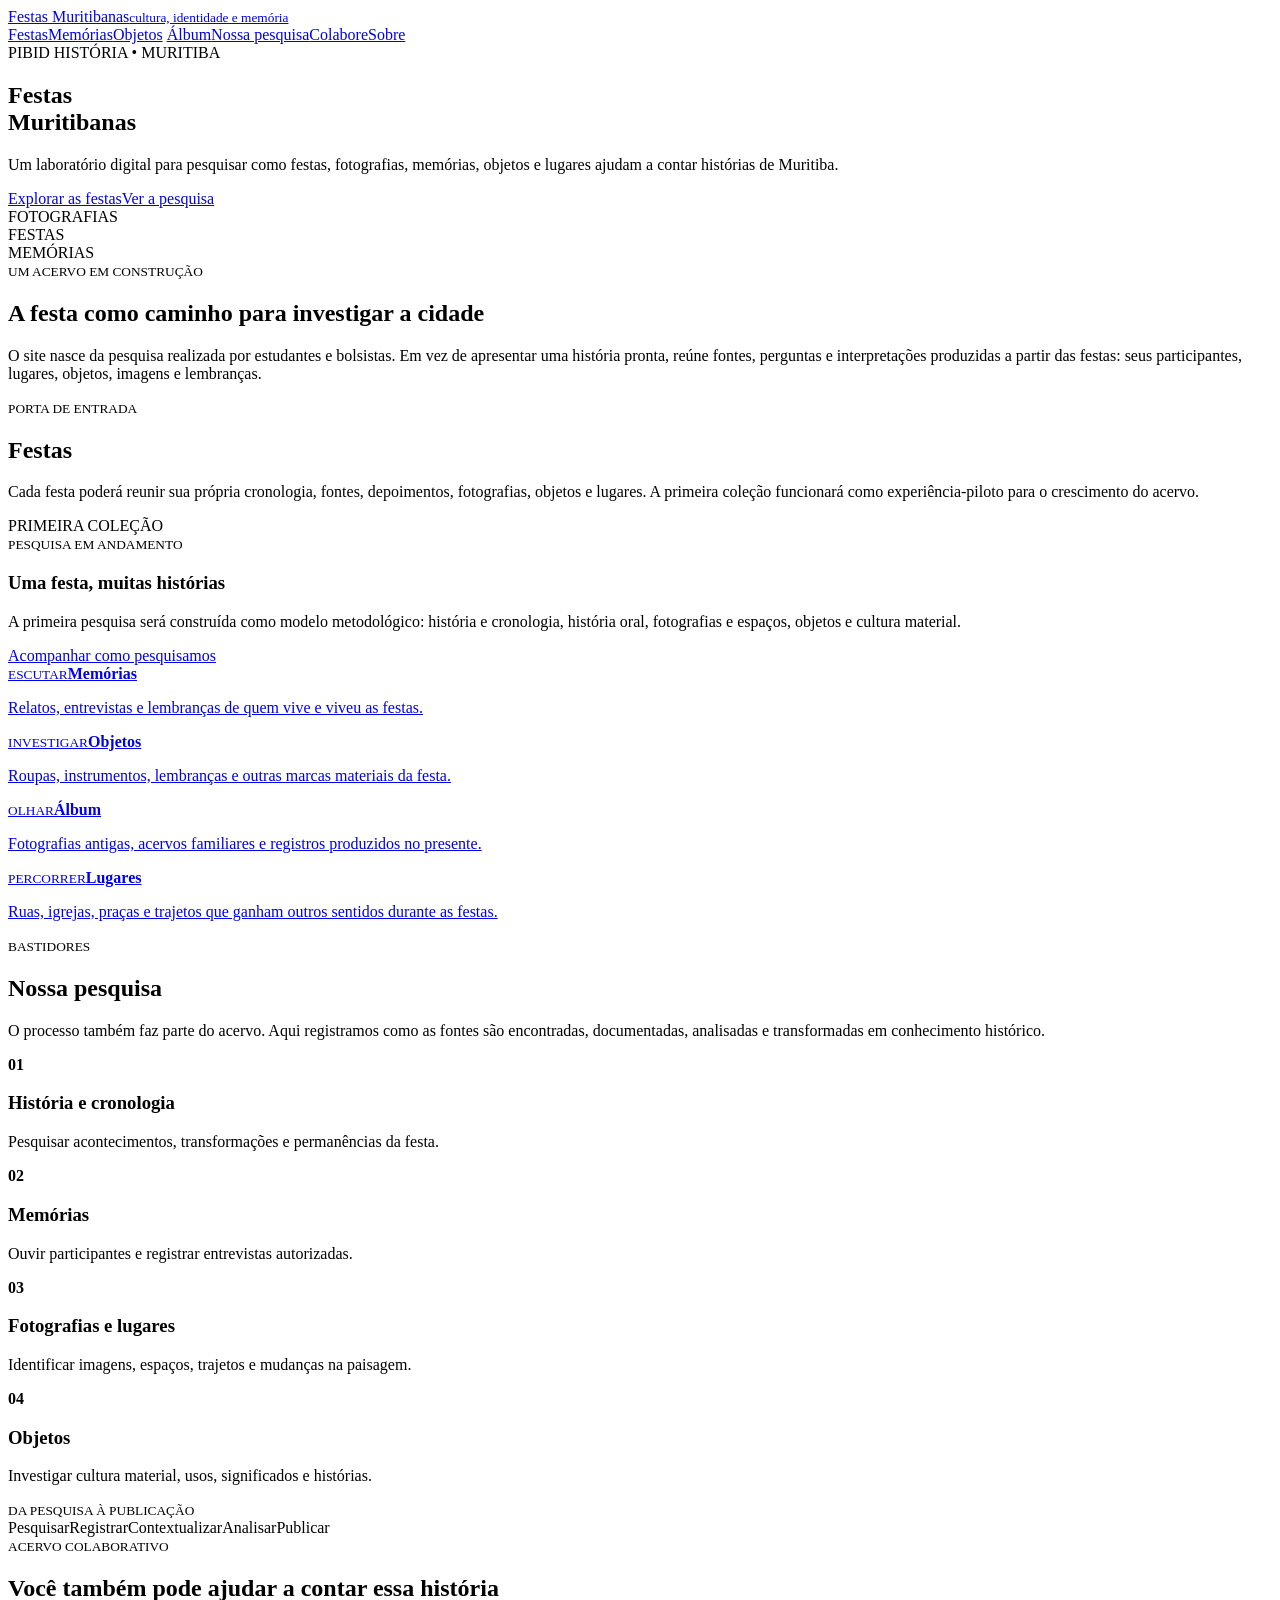
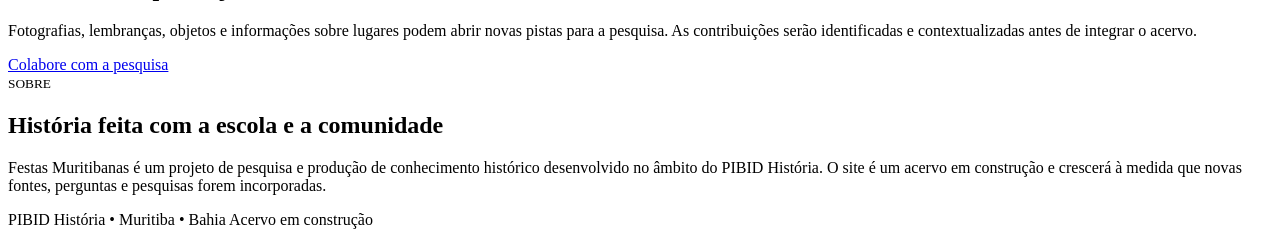
==== index.html @ 92da244f "Cria primeira versão do site Festas Muritibanas" ====
<!doctype html>
<html lang="pt-BR">
<head>
<meta charset="utf-8">
<meta name="viewport" content="width=device-width,initial-scale=1">
<title>Festas Muritibanas — cultura, identidade e memória</title>
<meta name="description" content="Laboratório digital de pesquisa sobre festas, memórias, objetos e lugares de Muritiba, Bahia.">
<link rel="stylesheet" href="style.css">
</head>
<body>
<header class="topo">
  <a class="marca" href="index.html">Festas Muritibanas<small>cultura, identidade e memória</small></a>
  <nav>
    <a href="#festas">Festas</a><a href="#memorias">Memórias</a><a href="#objetos">Objetos</a>
    <a href="#album">Álbum</a><a href="#pesquisa">Nossa pesquisa</a><a href="#colabore">Colabore</a><a href="#sobre">Sobre</a>
  </nav>
</header>
<main>
<section class="hero">
  <div class="hero-texto"><span>PIBID HISTÓRIA • MURITIBA</span><h1>Festas<br>Muritibanas</h1><p>Um laboratório digital para pesquisar como festas, fotografias, memórias, objetos e lugares ajudam a contar histórias de Muritiba.</p><div class="acoes"><a class="botao" href="#festas">Explorar as festas</a><a class="botao claro" href="#pesquisa">Ver a pesquisa</a></div></div>
  <div class="hero-colagem" aria-label="Espaço para imagens da pesquisa"><div class="foto foto-a"><span>FOTOGRAFIAS</span></div><div class="foto foto-b"><span>FESTAS</span></div><div class="foto foto-c"><span>MEMÓRIAS</span></div></div>
</section>

<section class="secao manifesto"><small>UM ACERVO EM CONSTRUÇÃO</small><h2>A festa como caminho para investigar a cidade</h2><p>O site nasce da pesquisa realizada por estudantes e bolsistas. Em vez de apresentar uma história pronta, reúne fontes, perguntas e interpretações produzidas a partir das festas: seus participantes, lugares, objetos, imagens e lembranças.</p></section>

<section class="secao" id="festas"><div class="titulo"><div><small>PORTA DE ENTRADA</small><h2>Festas</h2></div><p>Cada festa poderá reunir sua própria cronologia, fontes, depoimentos, fotografias, objetos e lugares. A primeira coleção funcionará como experiência-piloto para o crescimento do acervo.</p></div><div class="festa-destaque"><div class="festa-imagem"><span>PRIMEIRA COLEÇÃO</span></div><div><small>PESQUISA EM ANDAMENTO</small><h3>Uma festa, muitas histórias</h3><p>A primeira pesquisa será construída como modelo metodológico: história e cronologia, história oral, fotografias e espaços, objetos e cultura material.</p><a href="#pesquisa">Acompanhar como pesquisamos</a></div></div></section>

<section class="secao portas">
<a id="memorias" href="#colabore"><small>ESCUTAR</small><strong>Memórias</strong><p>Relatos, entrevistas e lembranças de quem vive e viveu as festas.</p></a>
<a id="objetos" href="#colabore"><small>INVESTIGAR</small><strong>Objetos</strong><p>Roupas, instrumentos, lembranças e outras marcas materiais da festa.</p></a>
<a id="album" href="#colabore"><small>OLHAR</small><strong>Álbum</strong><p>Fotografias antigas, acervos familiares e registros produzidos no presente.</p></a>
<a href="#pesquisa"><small>PERCORRER</small><strong>Lugares</strong><p>Ruas, igrejas, praças e trajetos que ganham outros sentidos durante as festas.</p></a>
</section>

<section class="secao pesquisa" id="pesquisa"><div class="titulo"><div><small>BASTIDORES</small><h2>Nossa pesquisa</h2></div><p>O processo também faz parte do acervo. Aqui registramos como as fontes são encontradas, documentadas, analisadas e transformadas em conhecimento histórico.</p></div><div class="etapas"><article><b>01</b><h3>História e cronologia</h3><p>Pesquisar acontecimentos, transformações e permanências da festa.</p></article><article><b>02</b><h3>Memórias</h3><p>Ouvir participantes e registrar entrevistas autorizadas.</p></article><article><b>03</b><h3>Fotografias e lugares</h3><p>Identificar imagens, espaços, trajetos e mudanças na paisagem.</p></article><article><b>04</b><h3>Objetos</h3><p>Investigar cultura material, usos, significados e histórias.</p></article></div></section>

<section class="secao linha"><small>DA PESQUISA À PUBLICAÇÃO</small><div><span>Pesquisar</span><i></i><span>Registrar</span><i></i><span>Contextualizar</span><i></i><span>Analisar</span><i></i><span>Publicar</span></div></section>

<section class="secao colabore" id="colabore"><div><small>ACERVO COLABORATIVO</small><h2>Você também pode ajudar a contar essa história</h2><p>Fotografias, lembranças, objetos e informações sobre lugares podem abrir novas pistas para a pesquisa. As contribuições serão identificadas e contextualizadas antes de integrar o acervo.</p></div><a class="botao claro" href="#">Colabore com a pesquisa</a></section>

<section class="secao sobre" id="sobre"><div><small>SOBRE</small><h2>História feita com a escola e a comunidade</h2></div><p>Festas Muritibanas é um projeto de pesquisa e produção de conhecimento histórico desenvolvido no âmbito do PIBID História. O site é um acervo em construção e crescerá à medida que novas fontes, perguntas e pesquisas forem incorporadas.</p></section>
</main>
<footer>PIBID História • Muritiba • Bahia <span>Acervo em construção</span></footer>
</body>
</html>
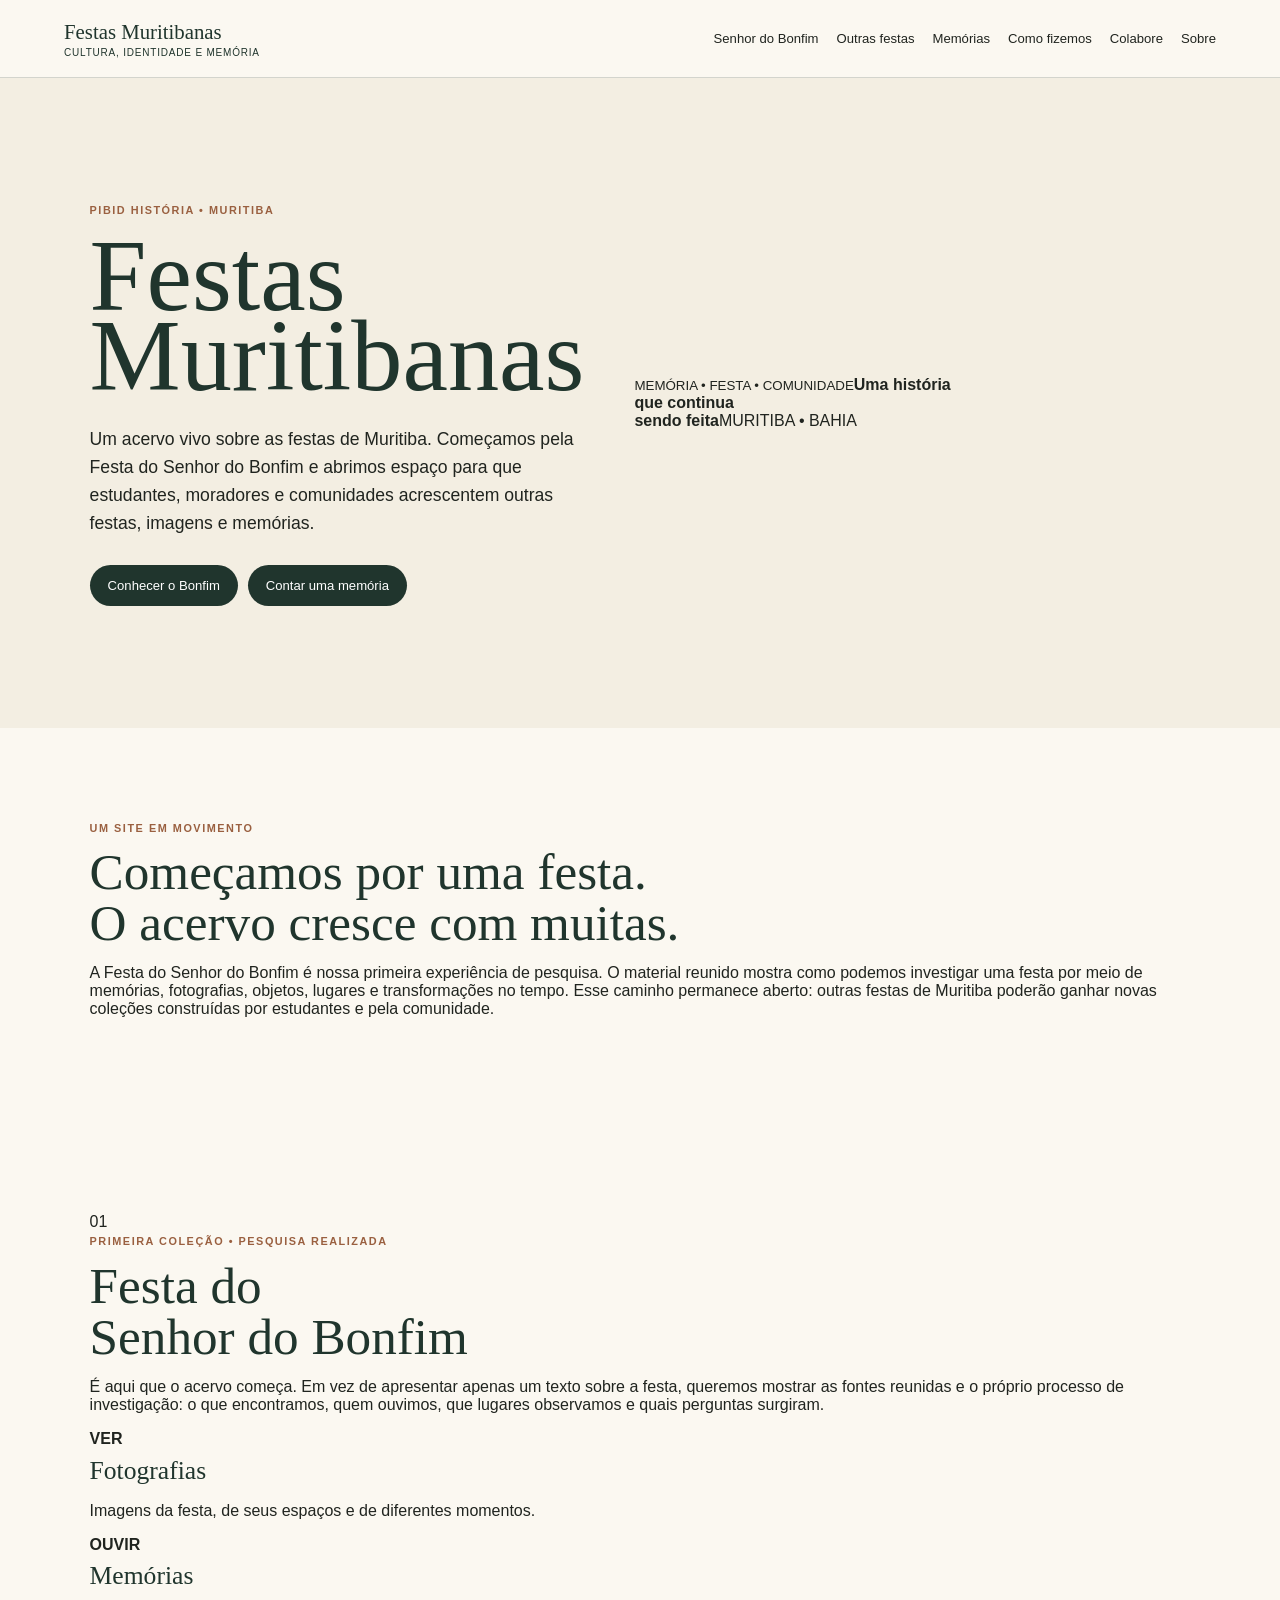
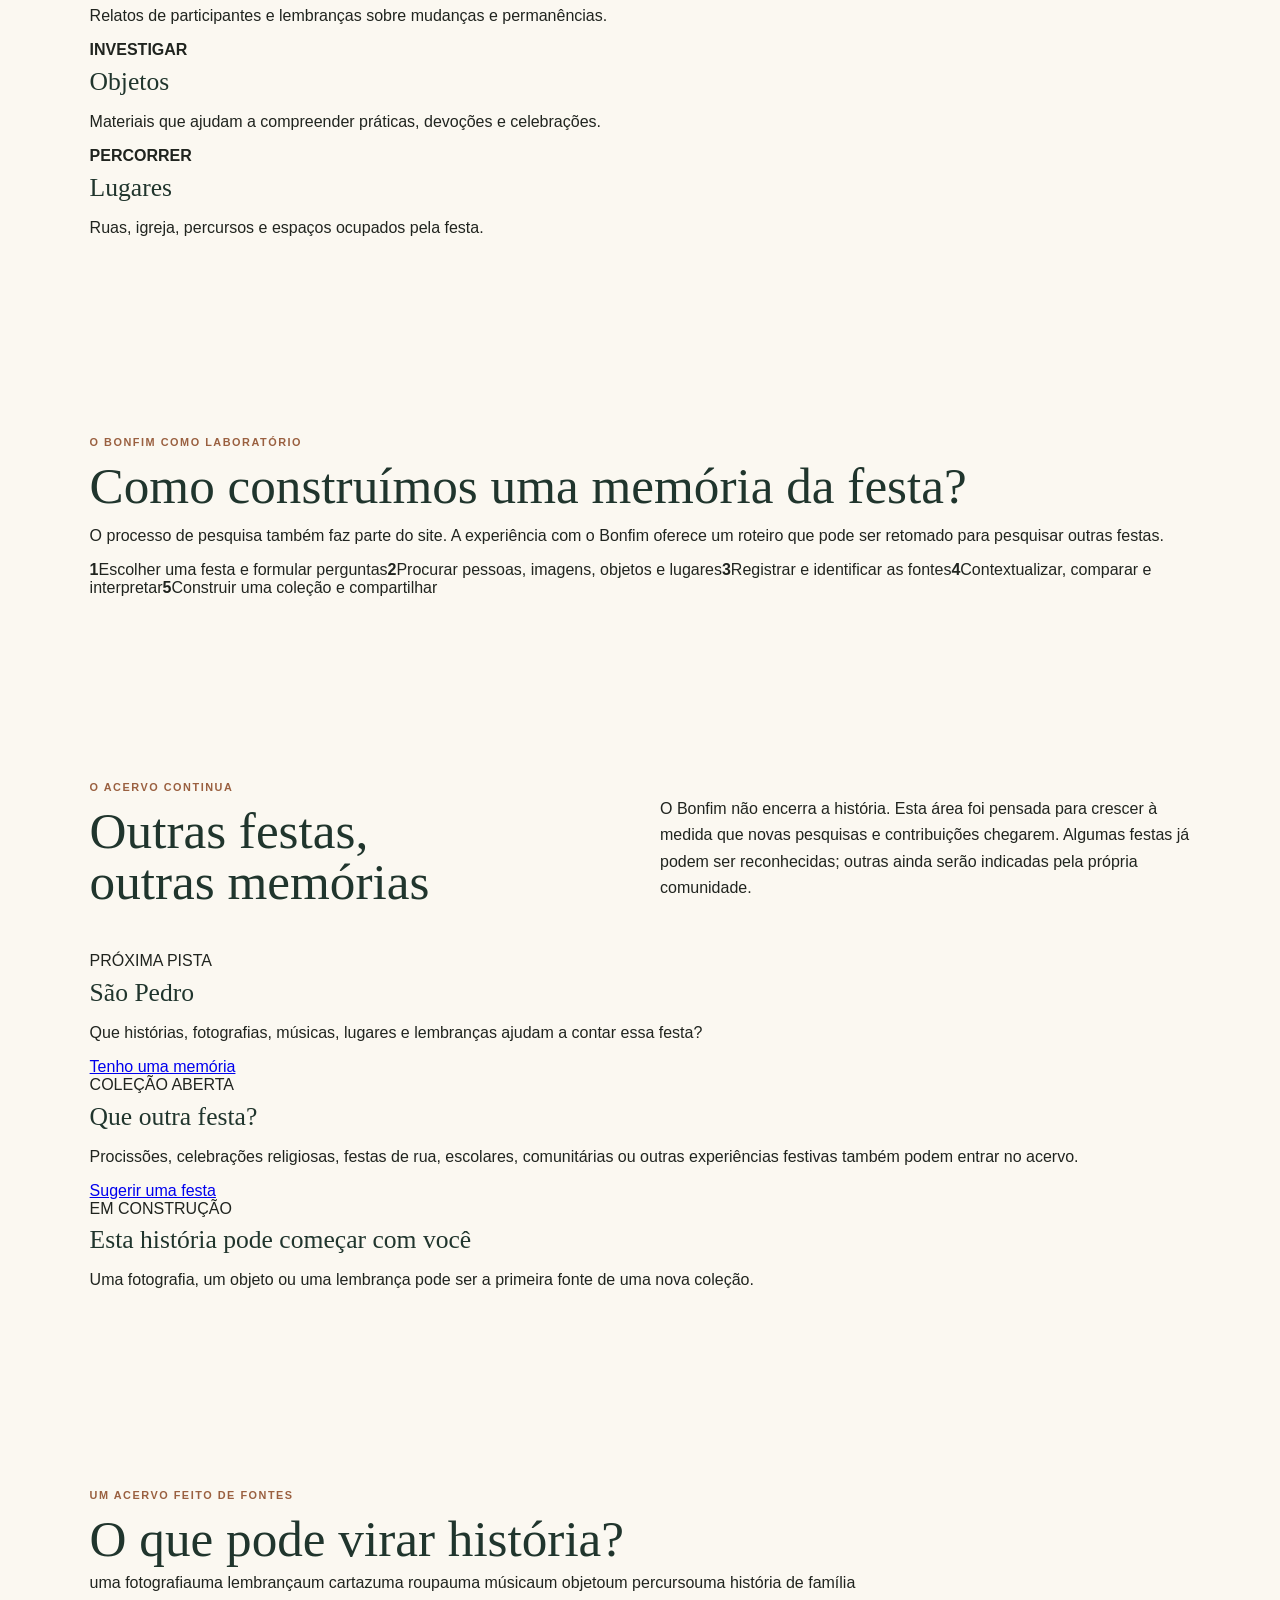
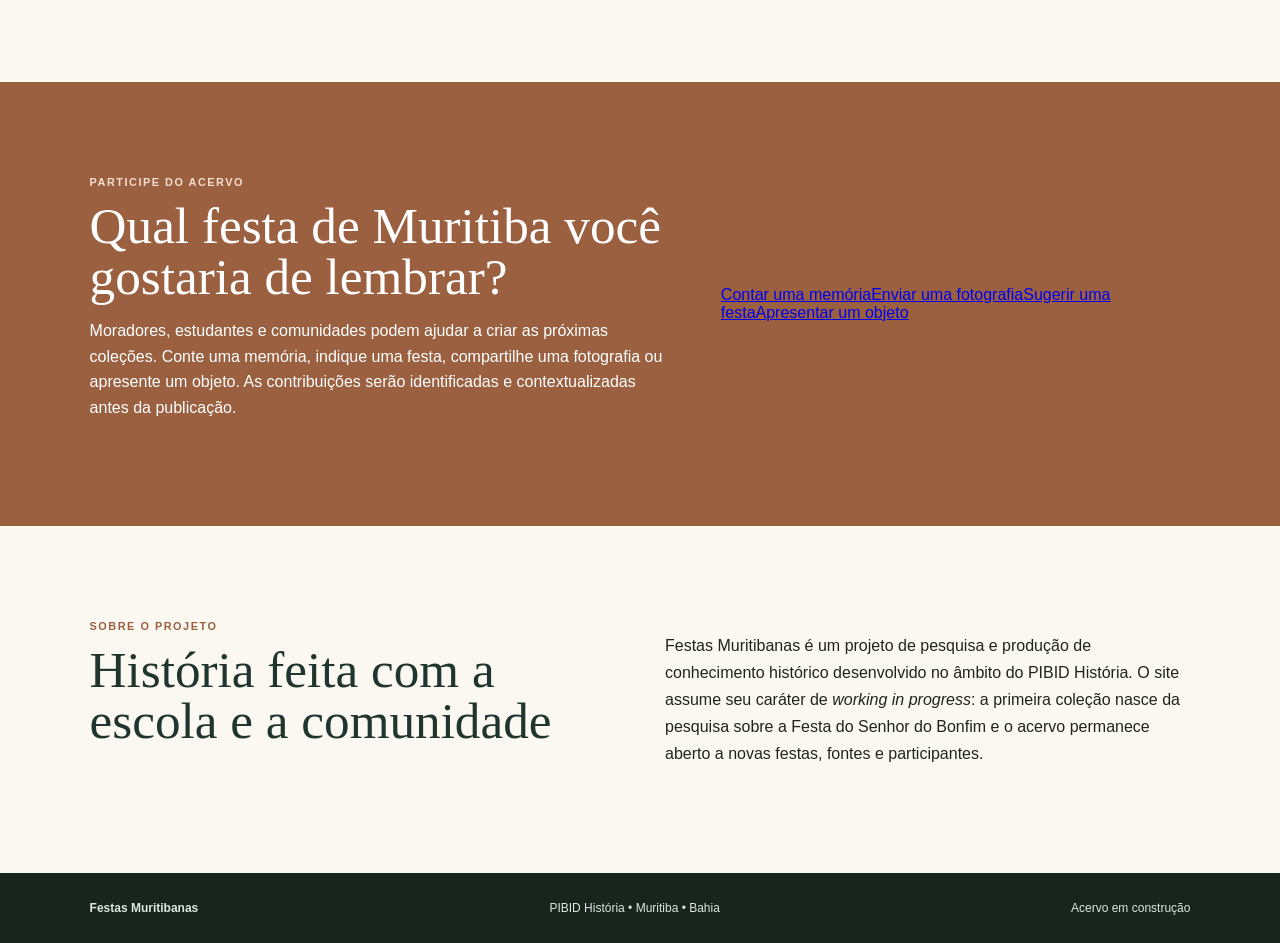
==== commit 0939a4ed: "Reorganiza Home em torno do Bonfim e do acervo colaborativo" ====
--- a/index.html
+++ b/index.html
@@ -1,45 +1,17 @@
-<!doctype html>
-<html lang="pt-BR">
-<head>
-<meta charset="utf-8">
-<meta name="viewport" content="width=device-width,initial-scale=1">
-<title>Festas Muritibanas — cultura, identidade e memória</title>
-<meta name="description" content="Laboratório digital de pesquisa sobre festas, memórias, objetos e lugares de Muritiba, Bahia.">
-<link rel="stylesheet" href="style.css">
-</head>
-<body>
-<header class="topo">
-  <a class="marca" href="index.html">Festas Muritibanas<small>cultura, identidade e memória</small></a>
-  <nav>
-    <a href="#festas">Festas</a><a href="#memorias">Memórias</a><a href="#objetos">Objetos</a>
-    <a href="#album">Álbum</a><a href="#pesquisa">Nossa pesquisa</a><a href="#colabore">Colabore</a><a href="#sobre">Sobre</a>
-  </nav>
-</header>
+<!doctype html><html lang="pt-BR"><head><meta charset="utf-8"><meta name="viewport" content="width=device-width,initial-scale=1"><title>Festas Muritibanas — cultura, identidade e memória</title><meta name="description" content="Acervo em construção sobre festas, memórias e experiências de Muritiba, Bahia."><link rel="stylesheet" href="style.css"></head><body>
+<header class="topo"><a class="marca" href="index.html">Festas Muritibanas<small>cultura, identidade e memória</small></a><nav><a href="#bonfim">Senhor do Bonfim</a><a href="#outras">Outras festas</a><a href="#memorias">Memórias</a><a href="#pesquisa">Como fizemos</a><a href="#colabore">Colabore</a><a href="#sobre">Sobre</a></nav></header>
 <main>
-<section class="hero">
-  <div class="hero-texto"><span>PIBID HISTÓRIA • MURITIBA</span><h1>Festas<br>Muritibanas</h1><p>Um laboratório digital para pesquisar como festas, fotografias, memórias, objetos e lugares ajudam a contar histórias de Muritiba.</p><div class="acoes"><a class="botao" href="#festas">Explorar as festas</a><a class="botao claro" href="#pesquisa">Ver a pesquisa</a></div></div>
-  <div class="hero-colagem" aria-label="Espaço para imagens da pesquisa"><div class="foto foto-a"><span>FOTOGRAFIAS</span></div><div class="foto foto-b"><span>FESTAS</span></div><div class="foto foto-c"><span>MEMÓRIAS</span></div></div>
-</section>
+<section class="hero"><div class="hero-texto"><span>PIBID HISTÓRIA • MURITIBA</span><h1>Festas<br>Muritibanas</h1><p>Um acervo vivo sobre as festas de Muritiba. Começamos pela Festa do Senhor do Bonfim e abrimos espaço para que estudantes, moradores e comunidades acrescentem outras festas, imagens e memórias.</p><div class="acoes"><a class="botao amarelo" href="#bonfim">Conhecer o Bonfim</a><a class="botao rosa" href="#colabore">Contar uma memória</a></div></div><div class="hero-cartaz"><div class="sol"></div><div class="fitas fita1"></div><div class="fitas fita2"></div><small>MEMÓRIA • FESTA • COMUNIDADE</small><strong>Uma história<br>que continua<br>sendo feita</strong><span>MURITIBA • BAHIA</span></div></section>
+<section class="secao abertura"><small>UM SITE EM MOVIMENTO</small><h2>Começamos por uma festa.<br>O acervo cresce com muitas.</h2><p>A Festa do Senhor do Bonfim é nossa primeira experiência de pesquisa. O material reunido mostra como podemos investigar uma festa por meio de memórias, fotografias, objetos, lugares e transformações no tempo. Esse caminho permanece aberto: outras festas de Muritiba poderão ganhar novas coleções construídas por estudantes e pela comunidade.</p></section>
 
-<section class="secao manifesto"><small>UM ACERVO EM CONSTRUÇÃO</small><h2>A festa como caminho para investigar a cidade</h2><p>O site nasce da pesquisa realizada por estudantes e bolsistas. Em vez de apresentar uma história pronta, reúne fontes, perguntas e interpretações produzidas a partir das festas: seus participantes, lugares, objetos, imagens e lembranças.</p></section>
+<section class="secao bonfim" id="bonfim"><div class="numero">01</div><div class="bonfim-intro"><small>PRIMEIRA COLEÇÃO • PESQUISA REALIZADA</small><h2>Festa do<br>Senhor do Bonfim</h2><p>É aqui que o acervo começa. Em vez de apresentar apenas um texto sobre a festa, queremos mostrar as fontes reunidas e o próprio processo de investigação: o que encontramos, quem ouvimos, que lugares observamos e quais perguntas surgiram.</p></div><div class="bonfim-painel"><article><b>VER</b><h3>Fotografias</h3><p>Imagens da festa, de seus espaços e de diferentes momentos.</p></article><article><b>OUVIR</b><h3>Memórias</h3><p>Relatos de participantes e lembranças sobre mudanças e permanências.</p></article><article><b>INVESTIGAR</b><h3>Objetos</h3><p>Materiais que ajudam a compreender práticas, devoções e celebrações.</p></article><article><b>PERCORRER</b><h3>Lugares</h3><p>Ruas, igreja, percursos e espaços ocupados pela festa.</p></article></div></section>
 
-<section class="secao" id="festas"><div class="titulo"><div><small>PORTA DE ENTRADA</small><h2>Festas</h2></div><p>Cada festa poderá reunir sua própria cronologia, fontes, depoimentos, fotografias, objetos e lugares. A primeira coleção funcionará como experiência-piloto para o crescimento do acervo.</p></div><div class="festa-destaque"><div class="festa-imagem"><span>PRIMEIRA COLEÇÃO</span></div><div><small>PESQUISA EM ANDAMENTO</small><h3>Uma festa, muitas histórias</h3><p>A primeira pesquisa será construída como modelo metodológico: história e cronologia, história oral, fotografias e espaços, objetos e cultura material.</p><a href="#pesquisa">Acompanhar como pesquisamos</a></div></div></section>
+<section class="secao laboratorio" id="pesquisa"><div><small>O BONFIM COMO LABORATÓRIO</small><h2>Como construímos uma memória da festa?</h2><p>O processo de pesquisa também faz parte do site. A experiência com o Bonfim oferece um roteiro que pode ser retomado para pesquisar outras festas.</p></div><div class="passos"><span><b>1</b>Escolher uma festa e formular perguntas</span><span><b>2</b>Procurar pessoas, imagens, objetos e lugares</span><span><b>3</b>Registrar e identificar as fontes</span><span><b>4</b>Contextualizar, comparar e interpretar</span><span><b>5</b>Construir uma coleção e compartilhar</span></div></section>
 
-<section class="secao portas">
-<a id="memorias" href="#colabore"><small>ESCUTAR</small><strong>Memórias</strong><p>Relatos, entrevistas e lembranças de quem vive e viveu as festas.</p></a>
-<a id="objetos" href="#colabore"><small>INVESTIGAR</small><strong>Objetos</strong><p>Roupas, instrumentos, lembranças e outras marcas materiais da festa.</p></a>
-<a id="album" href="#colabore"><small>OLHAR</small><strong>Álbum</strong><p>Fotografias antigas, acervos familiares e registros produzidos no presente.</p></a>
-<a href="#pesquisa"><small>PERCORRER</small><strong>Lugares</strong><p>Ruas, igrejas, praças e trajetos que ganham outros sentidos durante as festas.</p></a>
-</section>
+<section class="secao outras" id="outras"><div class="titulo"><div><small>O ACERVO CONTINUA</small><h2>Outras festas,<br>outras memórias</h2></div><p>O Bonfim não encerra a história. Esta área foi pensada para crescer à medida que novas pesquisas e contribuições chegarem. Algumas festas já podem ser reconhecidas; outras ainda serão indicadas pela própria comunidade.</p></div><div class="mosaico-festas"><article class="sao-pedro"><span>PRÓXIMA PISTA</span><h3>São Pedro</h3><p>Que histórias, fotografias, músicas, lugares e lembranças ajudam a contar essa festa?</p><a href="#colabore">Tenho uma memória</a></article><article class="nova"><span>COLEÇÃO ABERTA</span><h3>Que outra festa?</h3><p>Procissões, celebrações religiosas, festas de rua, escolares, comunitárias ou outras experiências festivas também podem entrar no acervo.</p><a href="#colabore">Sugerir uma festa</a></article><article class="futura"><span>EM CONSTRUÇÃO</span><h3>Esta história pode começar com você</h3><p>Uma fotografia, um objeto ou uma lembrança pode ser a primeira fonte de uma nova coleção.</p></article></div></section>
 
-<section class="secao pesquisa" id="pesquisa"><div class="titulo"><div><small>BASTIDORES</small><h2>Nossa pesquisa</h2></div><p>O processo também faz parte do acervo. Aqui registramos como as fontes são encontradas, documentadas, analisadas e transformadas em conhecimento histórico.</p></div><div class="etapas"><article><b>01</b><h3>História e cronologia</h3><p>Pesquisar acontecimentos, transformações e permanências da festa.</p></article><article><b>02</b><h3>Memórias</h3><p>Ouvir participantes e registrar entrevistas autorizadas.</p></article><article><b>03</b><h3>Fotografias e lugares</h3><p>Identificar imagens, espaços, trajetos e mudanças na paisagem.</p></article><article><b>04</b><h3>Objetos</h3><p>Investigar cultura material, usos, significados e histórias.</p></article></div></section>
+<section class="secao memorias" id="memorias"><div><small>UM ACERVO FEITO DE FONTES</small><h2>O que pode virar história?</h2></div><div class="fontes"><span>uma fotografia</span><span>uma lembrança</span><span>um cartaz</span><span>uma roupa</span><span>uma música</span><span>um objeto</span><span>um percurso</span><span>uma história de família</span></div></section>
 
-<section class="secao linha"><small>DA PESQUISA À PUBLICAÇÃO</small><div><span>Pesquisar</span><i></i><span>Registrar</span><i></i><span>Contextualizar</span><i></i><span>Analisar</span><i></i><span>Publicar</span></div></section>
-
-<section class="secao colabore" id="colabore"><div><small>ACERVO COLABORATIVO</small><h2>Você também pode ajudar a contar essa história</h2><p>Fotografias, lembranças, objetos e informações sobre lugares podem abrir novas pistas para a pesquisa. As contribuições serão identificadas e contextualizadas antes de integrar o acervo.</p></div><a class="botao claro" href="#">Colabore com a pesquisa</a></section>
-
-<section class="secao sobre" id="sobre"><div><small>SOBRE</small><h2>História feita com a escola e a comunidade</h2></div><p>Festas Muritibanas é um projeto de pesquisa e produção de conhecimento histórico desenvolvido no âmbito do PIBID História. O site é um acervo em construção e crescerá à medida que novas fontes, perguntas e pesquisas forem incorporadas.</p></section>
-</main>
-<footer>PIBID História • Muritiba • Bahia <span>Acervo em construção</span></footer>
-</body>
-</html>+<section class="secao colabore" id="colabore"><div><small>PARTICIPE DO ACERVO</small><h2>Qual festa de Muritiba você gostaria de lembrar?</h2><p>Moradores, estudantes e comunidades podem ajudar a criar as próximas coleções. Conte uma memória, indique uma festa, compartilhe uma fotografia ou apresente um objeto. As contribuições serão identificadas e contextualizadas antes da publicação.</p></div><div class="convites"><a href="#">Contar uma memória</a><a href="#">Enviar uma fotografia</a><a href="#">Sugerir uma festa</a><a href="#">Apresentar um objeto</a></div></section>
+<section class="secao sobre" id="sobre"><div><small>SOBRE O PROJETO</small><h2>História feita com a escola e a comunidade</h2></div><p>Festas Muritibanas é um projeto de pesquisa e produção de conhecimento histórico desenvolvido no âmbito do PIBID História. O site assume seu caráter de <em>working in progress</em>: a primeira coleção nasce da pesquisa sobre a Festa do Senhor do Bonfim e o acervo permanece aberto a novas festas, fontes e participantes.</p></section>
+</main><footer><b>Festas Muritibanas</b><span>PIBID História • Muritiba • Bahia</span><span>Acervo em construção</span></footer></body></html>
--- a/style.css
+++ b/style.css
@@ -0,0 +1 @@
+:root{--verde:#20352d;--verde2:#496558;--creme:#f3eee2;--papel:#fbf8f1;--terra:#9a6040;--tinta:#20241f;--linha:rgba(32,53,45,.18)}*{box-sizing:border-box}html{scroll-behavior:smooth}body{margin:0;background:var(--papel);color:var(--tinta);font-family:Arial,Helvetica,sans-serif}.topo{min-height:78px;padding:14px clamp(20px,5vw,72px);display:flex;align-items:center;justify-content:space-between;gap:25px;border-bottom:1px solid var(--linha);position:sticky;top:0;background:rgba(251,248,241,.96);z-index:20}.marca{color:var(--verde);text-decoration:none;font-family:Georgia,serif;font-size:1.3rem}.marca small{display:block;font:10px Arial,sans-serif;letter-spacing:.08em;text-transform:uppercase;margin-top:3px}.topo nav{display:flex;gap:18px;overflow:auto;white-space:nowrap}.topo nav a{color:var(--tinta);text-decoration:none;font-size:.82rem}.secao,.hero{padding:clamp(46px,7vw,90px) clamp(20px,7vw,100px)}.hero{min-height:650px;background:var(--creme);display:grid;grid-template-columns:.9fr 1.15fr;gap:50px;align-items:center}.hero-texto>span,.secao small{font-size:.68rem;letter-spacing:.14em;font-weight:bold;color:var(--terra)}h1,h2,h3{font-family:Georgia,serif;color:var(--verde);font-weight:normal}h1{font-size:clamp(4rem,8vw,7.5rem);line-height:.78;margin:.18em 0 .28em}h2{font-size:clamp(2.3rem,4vw,4rem);line-height:1;margin:.2em 0}h3{font-size:1.6rem;margin:.3em 0}.hero-texto p{max-width:590px;font-size:1.1rem;line-height:1.6}.acoes{display:flex;gap:10px;flex-wrap:wrap;margin-top:28px}.botao{display:inline-block;padding:13px 18px;border-radius:999px;background:var(--verde);color:#fff;text-decoration:none;font-size:.82rem}.botao.claro{background:var(--papel);color:var(--verde)}.hero-colagem{display:grid;grid-template-columns:1.25fr .85fr;grid-template-rows:240px 210px;gap:10px;transform:rotate(1deg)}.foto{background:var(--verde2);border-radius:4px;display:flex;align-items:flex-end;padding:15px;color:#fff;box-shadow:0 12px 25px rgba(0,0,0,.12);position:relative;overflow:hidden}.foto:before{content:"";position:absolute;inset:12px;border:1px solid rgba(255,255,255,.32)}.foto span{font-size:.68rem;letter-spacing:.12em;z-index:1}.foto-a{grid-row:1/3;background:linear-gradient(145deg,#425b50,#1f342c)}.foto-b{background:linear-gradient(145deg,#b17754,#815039)}.foto-c{background:linear-gradient(145deg,#7c8b78,#4c5e52)}.manifesto{display:grid;grid-template-columns:.35fr 1fr;gap:20px 50px}.manifesto h2{grid-column:1/3;max-width:900px}.manifesto p{grid-column:2;max-width:720px;line-height:1.7;font-size:1.05rem}.titulo{display:grid;grid-template-columns:1fr 1fr;gap:40px;align-items:end;margin-bottom:35px}.titulo p{line-height:1.65;max-width:600px}.festa-destaque{display:grid;grid-template-columns:1.2fr .8fr;gap:0;background:var(--creme);min-height:360px}.festa-imagem{background:linear-gradient(135deg,var(--verde2),var(--terra));padding:22px;color:#fff;display:flex;align-items:flex-end}.festa-destaque>div:last-child{padding:clamp(30px,5vw,65px)}.festa-destaque p{line-height:1.6}.festa-destaque a{color:var(--terra)}.portas{display:grid;grid-template-columns:repeat(4,1fr);gap:10px;padding-top:0}.portas a{min-height:240px;padding:26px;border:1px solid var(--linha);text-decoration:none;color:inherit;display:flex;flex-direction:column}.portas strong{font:normal 2rem Georgia,serif;color:var(--verde);margin:25px 0 8px}.portas p{line-height:1.5;margin-top:auto}.pesquisa{background:var(--verde);color:var(--creme)}.pesquisa h2,.pesquisa h3{color:var(--creme)}.pesquisa .titulo p{color:#d9dfd8}.etapas{display:grid;grid-template-columns:repeat(4,1fr);gap:12px}.etapas article{padding:24px;border-top:1px solid rgba(255,255,255,.35)}.etapas b{font:normal 2.4rem Georgia,serif;color:#c89572}.etapas p{font-size:.88rem;line-height:1.5;color:#d9dfd8}.linha{text-align:center}.linha>div{display:flex;align-items:center;justify-content:center;gap:12px;margin-top:28px;flex-wrap:wrap}.linha span{font:1.15rem Georgia,serif;color:var(--verde)}.linha i{width:35px;height:1px;background:var(--terra)}.colabore{background:var(--terra);color:#fff;display:flex;justify-content:space-between;align-items:center;gap:50px}.colabore h2{color:#fff;max-width:700px}.colabore p{max-width:720px;line-height:1.6}.colabore small{color:#f7ded0}.sobre{display:grid;grid-template-columns:1fr 1fr;gap:50px}.sobre p{line-height:1.7;max-width:650px}footer{padding:28px clamp(20px,7vw,100px);background:#18251f;color:#dfe5df;font-size:.75rem;display:flex;justify-content:space-between}@media(max-width:900px){.hero{grid-template-columns:1fr}.manifesto,.titulo,.festa-destaque,.sobre{grid-template-columns:1fr}.manifesto h2,.manifesto p{grid-column:auto}.portas,.etapas{grid-template-columns:1fr 1fr}.topo{align-items:flex-start;flex-direction:column}.topo nav{width:100%}}@media(max-width:560px){.hero{min-height:auto}.hero-colagem{grid-template-columns:1fr 1fr;grid-template-rows:190px 150px}.portas,.etapas{grid-template-columns:1fr}.colabore{align-items:flex-start;flex-direction:column}footer{gap:12px;flex-direction:column}}
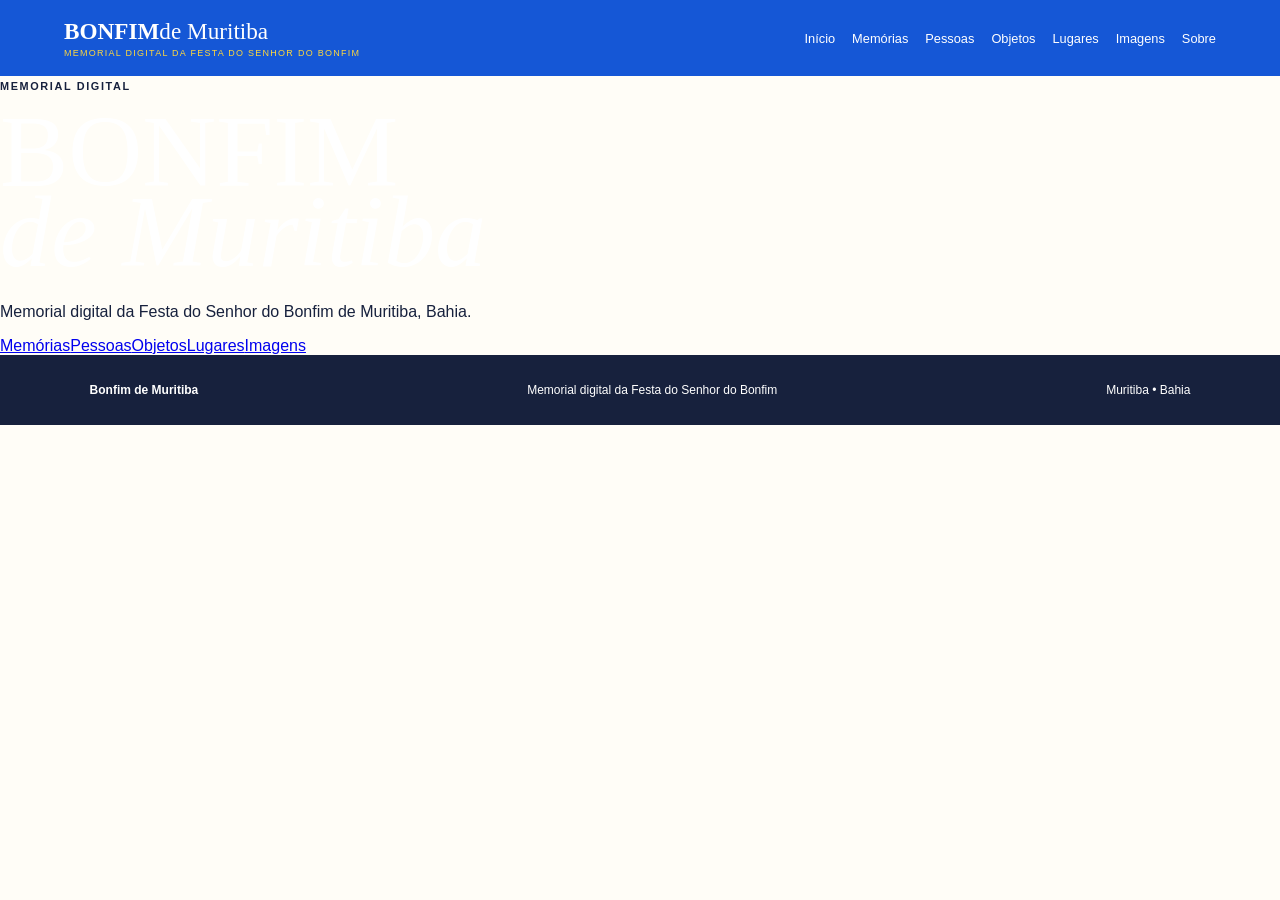
==== commit 25317497: "Transforma site em memorial Bonfim de Muritiba" ====
--- a/index.html
+++ b/index.html
@@ -1,17 +1 @@
-<!doctype html><html lang="pt-BR"><head><meta charset="utf-8"><meta name="viewport" content="width=device-width,initial-scale=1"><title>Festas Muritibanas — cultura, identidade e memória</title><meta name="description" content="Acervo em construção sobre festas, memórias e experiências de Muritiba, Bahia."><link rel="stylesheet" href="style.css"></head><body>
-<header class="topo"><a class="marca" href="index.html">Festas Muritibanas<small>cultura, identidade e memória</small></a><nav><a href="#bonfim">Senhor do Bonfim</a><a href="#outras">Outras festas</a><a href="#memorias">Memórias</a><a href="#pesquisa">Como fizemos</a><a href="#colabore">Colabore</a><a href="#sobre">Sobre</a></nav></header>
-<main>
-<section class="hero"><div class="hero-texto"><span>PIBID HISTÓRIA • MURITIBA</span><h1>Festas<br>Muritibanas</h1><p>Um acervo vivo sobre as festas de Muritiba. Começamos pela Festa do Senhor do Bonfim e abrimos espaço para que estudantes, moradores e comunidades acrescentem outras festas, imagens e memórias.</p><div class="acoes"><a class="botao amarelo" href="#bonfim">Conhecer o Bonfim</a><a class="botao rosa" href="#colabore">Contar uma memória</a></div></div><div class="hero-cartaz"><div class="sol"></div><div class="fitas fita1"></div><div class="fitas fita2"></div><small>MEMÓRIA • FESTA • COMUNIDADE</small><strong>Uma história<br>que continua<br>sendo feita</strong><span>MURITIBA • BAHIA</span></div></section>
-<section class="secao abertura"><small>UM SITE EM MOVIMENTO</small><h2>Começamos por uma festa.<br>O acervo cresce com muitas.</h2><p>A Festa do Senhor do Bonfim é nossa primeira experiência de pesquisa. O material reunido mostra como podemos investigar uma festa por meio de memórias, fotografias, objetos, lugares e transformações no tempo. Esse caminho permanece aberto: outras festas de Muritiba poderão ganhar novas coleções construídas por estudantes e pela comunidade.</p></section>
-
-<section class="secao bonfim" id="bonfim"><div class="numero">01</div><div class="bonfim-intro"><small>PRIMEIRA COLEÇÃO • PESQUISA REALIZADA</small><h2>Festa do<br>Senhor do Bonfim</h2><p>É aqui que o acervo começa. Em vez de apresentar apenas um texto sobre a festa, queremos mostrar as fontes reunidas e o próprio processo de investigação: o que encontramos, quem ouvimos, que lugares observamos e quais perguntas surgiram.</p></div><div class="bonfim-painel"><article><b>VER</b><h3>Fotografias</h3><p>Imagens da festa, de seus espaços e de diferentes momentos.</p></article><article><b>OUVIR</b><h3>Memórias</h3><p>Relatos de participantes e lembranças sobre mudanças e permanências.</p></article><article><b>INVESTIGAR</b><h3>Objetos</h3><p>Materiais que ajudam a compreender práticas, devoções e celebrações.</p></article><article><b>PERCORRER</b><h3>Lugares</h3><p>Ruas, igreja, percursos e espaços ocupados pela festa.</p></article></div></section>
-
-<section class="secao laboratorio" id="pesquisa"><div><small>O BONFIM COMO LABORATÓRIO</small><h2>Como construímos uma memória da festa?</h2><p>O processo de pesquisa também faz parte do site. A experiência com o Bonfim oferece um roteiro que pode ser retomado para pesquisar outras festas.</p></div><div class="passos"><span><b>1</b>Escolher uma festa e formular perguntas</span><span><b>2</b>Procurar pessoas, imagens, objetos e lugares</span><span><b>3</b>Registrar e identificar as fontes</span><span><b>4</b>Contextualizar, comparar e interpretar</span><span><b>5</b>Construir uma coleção e compartilhar</span></div></section>
-
-<section class="secao outras" id="outras"><div class="titulo"><div><small>O ACERVO CONTINUA</small><h2>Outras festas,<br>outras memórias</h2></div><p>O Bonfim não encerra a história. Esta área foi pensada para crescer à medida que novas pesquisas e contribuições chegarem. Algumas festas já podem ser reconhecidas; outras ainda serão indicadas pela própria comunidade.</p></div><div class="mosaico-festas"><article class="sao-pedro"><span>PRÓXIMA PISTA</span><h3>São Pedro</h3><p>Que histórias, fotografias, músicas, lugares e lembranças ajudam a contar essa festa?</p><a href="#colabore">Tenho uma memória</a></article><article class="nova"><span>COLEÇÃO ABERTA</span><h3>Que outra festa?</h3><p>Procissões, celebrações religiosas, festas de rua, escolares, comunitárias ou outras experiências festivas também podem entrar no acervo.</p><a href="#colabore">Sugerir uma festa</a></article><article class="futura"><span>EM CONSTRUÇÃO</span><h3>Esta história pode começar com você</h3><p>Uma fotografia, um objeto ou uma lembrança pode ser a primeira fonte de uma nova coleção.</p></article></div></section>
-
-<section class="secao memorias" id="memorias"><div><small>UM ACERVO FEITO DE FONTES</small><h2>O que pode virar história?</h2></div><div class="fontes"><span>uma fotografia</span><span>uma lembrança</span><span>um cartaz</span><span>uma roupa</span><span>uma música</span><span>um objeto</span><span>um percurso</span><span>uma história de família</span></div></section>
-
-<section class="secao colabore" id="colabore"><div><small>PARTICIPE DO ACERVO</small><h2>Qual festa de Muritiba você gostaria de lembrar?</h2><p>Moradores, estudantes e comunidades podem ajudar a criar as próximas coleções. Conte uma memória, indique uma festa, compartilhe uma fotografia ou apresente um objeto. As contribuições serão identificadas e contextualizadas antes da publicação.</p></div><div class="convites"><a href="#">Contar uma memória</a><a href="#">Enviar uma fotografia</a><a href="#">Sugerir uma festa</a><a href="#">Apresentar um objeto</a></div></section>
-<section class="secao sobre" id="sobre"><div><small>SOBRE O PROJETO</small><h2>História feita com a escola e a comunidade</h2></div><p>Festas Muritibanas é um projeto de pesquisa e produção de conhecimento histórico desenvolvido no âmbito do PIBID História. O site assume seu caráter de <em>working in progress</em>: a primeira coleção nasce da pesquisa sobre a Festa do Senhor do Bonfim e o acervo permanece aberto a novas festas, fontes e participantes.</p></section>
-</main><footer><b>Festas Muritibanas</b><span>PIBID História • Muritiba • Bahia</span><span>Acervo em construção</span></footer></body></html>+<!doctype html><html lang="pt-BR"><head><meta charset="utf-8"><meta name="viewport" content="width=device-width,initial-scale=1"><title>Bonfim de Muritiba</title><meta name="description" content="Memorial digital da Festa do Senhor do Bonfim de Muritiba, Bahia."><link rel="stylesheet" href="style.css"></head><body><header class="topo"><a class="marca" href="index.html"><strong>BONFIM</strong><span>de Muritiba</span><small>Memorial digital da Festa do Senhor do Bonfim</small></a><nav><a href="index.html">Início</a><a href="memorias.html">Memórias</a><a href="pessoas.html">Pessoas</a><a href="objetos.html">Objetos</a><a href="lugares.html">Lugares</a><a href="imagens.html">Imagens</a><a href="sobre.html">Sobre</a></nav></header><main><section class="inicio"><div class="apresentacao"><small>MEMORIAL DIGITAL</small><h1>BONFIM<br><em>de Muritiba</em></h1><p>Memorial digital da Festa do Senhor do Bonfim de Muritiba, Bahia.</p></div><div class="mosaico"><a class="m1" href="memorias.html"><span>Memórias</span></a><a class="m2" href="pessoas.html"><span>Pessoas</span></a><a class="m3" href="objetos.html"><span>Objetos</span></a><a class="m4" href="lugares.html"><span>Lugares</span></a><a class="m5" href="imagens.html"><span>Imagens</span></a></div></section></main><footer><b>Bonfim de Muritiba</b><span>Memorial digital da Festa do Senhor do Bonfim</span><span>Muritiba • Bahia</span></footer></body></html>
--- a/style.css
+++ b/style.css
@@ -1 +1 @@
-:root{--verde:#20352d;--verde2:#496558;--creme:#f3eee2;--papel:#fbf8f1;--terra:#9a6040;--tinta:#20241f;--linha:rgba(32,53,45,.18)}*{box-sizing:border-box}html{scroll-behavior:smooth}body{margin:0;background:var(--papel);color:var(--tinta);font-family:Arial,Helvetica,sans-serif}.topo{min-height:78px;padding:14px clamp(20px,5vw,72px);display:flex;align-items:center;justify-content:space-between;gap:25px;border-bottom:1px solid var(--linha);position:sticky;top:0;background:rgba(251,248,241,.96);z-index:20}.marca{color:var(--verde);text-decoration:none;font-family:Georgia,serif;font-size:1.3rem}.marca small{display:block;font:10px Arial,sans-serif;letter-spacing:.08em;text-transform:uppercase;margin-top:3px}.topo nav{display:flex;gap:18px;overflow:auto;white-space:nowrap}.topo nav a{color:var(--tinta);text-decoration:none;font-size:.82rem}.secao,.hero{padding:clamp(46px,7vw,90px) clamp(20px,7vw,100px)}.hero{min-height:650px;background:var(--creme);display:grid;grid-template-columns:.9fr 1.15fr;gap:50px;align-items:center}.hero-texto>span,.secao small{font-size:.68rem;letter-spacing:.14em;font-weight:bold;color:var(--terra)}h1,h2,h3{font-family:Georgia,serif;color:var(--verde);font-weight:normal}h1{font-size:clamp(4rem,8vw,7.5rem);line-height:.78;margin:.18em 0 .28em}h2{font-size:clamp(2.3rem,4vw,4rem);line-height:1;margin:.2em 0}h3{font-size:1.6rem;margin:.3em 0}.hero-texto p{max-width:590px;font-size:1.1rem;line-height:1.6}.acoes{display:flex;gap:10px;flex-wrap:wrap;margin-top:28px}.botao{display:inline-block;padding:13px 18px;border-radius:999px;background:var(--verde);color:#fff;text-decoration:none;font-size:.82rem}.botao.claro{background:var(--papel);color:var(--verde)}.hero-colagem{display:grid;grid-template-columns:1.25fr .85fr;grid-template-rows:240px 210px;gap:10px;transform:rotate(1deg)}.foto{background:var(--verde2);border-radius:4px;display:flex;align-items:flex-end;padding:15px;color:#fff;box-shadow:0 12px 25px rgba(0,0,0,.12);position:relative;overflow:hidden}.foto:before{content:"";position:absolute;inset:12px;border:1px solid rgba(255,255,255,.32)}.foto span{font-size:.68rem;letter-spacing:.12em;z-index:1}.foto-a{grid-row:1/3;background:linear-gradient(145deg,#425b50,#1f342c)}.foto-b{background:linear-gradient(145deg,#b17754,#815039)}.foto-c{background:linear-gradient(145deg,#7c8b78,#4c5e52)}.manifesto{display:grid;grid-template-columns:.35fr 1fr;gap:20px 50px}.manifesto h2{grid-column:1/3;max-width:900px}.manifesto p{grid-column:2;max-width:720px;line-height:1.7;font-size:1.05rem}.titulo{display:grid;grid-template-columns:1fr 1fr;gap:40px;align-items:end;margin-bottom:35px}.titulo p{line-height:1.65;max-width:600px}.festa-destaque{display:grid;grid-template-columns:1.2fr .8fr;gap:0;background:var(--creme);min-height:360px}.festa-imagem{background:linear-gradient(135deg,var(--verde2),var(--terra));padding:22px;color:#fff;display:flex;align-items:flex-end}.festa-destaque>div:last-child{padding:clamp(30px,5vw,65px)}.festa-destaque p{line-height:1.6}.festa-destaque a{color:var(--terra)}.portas{display:grid;grid-template-columns:repeat(4,1fr);gap:10px;padding-top:0}.portas a{min-height:240px;padding:26px;border:1px solid var(--linha);text-decoration:none;color:inherit;display:flex;flex-direction:column}.portas strong{font:normal 2rem Georgia,serif;color:var(--verde);margin:25px 0 8px}.portas p{line-height:1.5;margin-top:auto}.pesquisa{background:var(--verde);color:var(--creme)}.pesquisa h2,.pesquisa h3{color:var(--creme)}.pesquisa .titulo p{color:#d9dfd8}.etapas{display:grid;grid-template-columns:repeat(4,1fr);gap:12px}.etapas article{padding:24px;border-top:1px solid rgba(255,255,255,.35)}.etapas b{font:normal 2.4rem Georgia,serif;color:#c89572}.etapas p{font-size:.88rem;line-height:1.5;color:#d9dfd8}.linha{text-align:center}.linha>div{display:flex;align-items:center;justify-content:center;gap:12px;margin-top:28px;flex-wrap:wrap}.linha span{font:1.15rem Georgia,serif;color:var(--verde)}.linha i{width:35px;height:1px;background:var(--terra)}.colabore{background:var(--terra);color:#fff;display:flex;justify-content:space-between;align-items:center;gap:50px}.colabore h2{color:#fff;max-width:700px}.colabore p{max-width:720px;line-height:1.6}.colabore small{color:#f7ded0}.sobre{display:grid;grid-template-columns:1fr 1fr;gap:50px}.sobre p{line-height:1.7;max-width:650px}footer{padding:28px clamp(20px,7vw,100px);background:#18251f;color:#dfe5df;font-size:.75rem;display:flex;justify-content:space-between}@media(max-width:900px){.hero{grid-template-columns:1fr}.manifesto,.titulo,.festa-destaque,.sobre{grid-template-columns:1fr}.manifesto h2,.manifesto p{grid-column:auto}.portas,.etapas{grid-template-columns:1fr 1fr}.topo{align-items:flex-start;flex-direction:column}.topo nav{width:100%}}@media(max-width:560px){.hero{min-height:auto}.hero-colagem{grid-template-columns:1fr 1fr;grid-template-rows:190px 150px}.portas,.etapas{grid-template-columns:1fr}.colabore{align-items:flex-start;flex-direction:column}footer{gap:12px;flex-direction:column}}+:root{--azul:#1557d6;--amarelo:#ffd83d;--rosa:#f04487;--laranja:#ff7138;--verde:#28a36a;--roxo:#6e48d9;--creme:#fff7df;--tinta:#17213d;--branco:#fffdf7}*{box-sizing:border-box}html{scroll-behavior:smooth}body{margin:0;background:var(--branco);color:var(--tinta);font-family:Arial,Helvetica,sans-serif}.topo{min-height:76px;padding:12px clamp(18px,5vw,70px);display:flex;align-items:center;justify-content:space-between;gap:25px;background:var(--azul);color:#fff;position:sticky;top:0;z-index:20}.marca{font:1.45rem Georgia,serif;color:#fff;text-decoration:none}.marca small{display:block;font:9px Arial,sans-serif;letter-spacing:.14em;text-transform:uppercase;color:var(--amarelo);margin-top:3px}.topo nav{display:flex;gap:17px;overflow:auto;white-space:nowrap}.topo nav a{color:#fff;text-decoration:none;font-size:.8rem}.secao,.hero{padding:clamp(48px,7vw,94px) clamp(20px,7vw,100px)}small,.hero-texto>span{font-size:.68rem;font-weight:bold;letter-spacing:.15em}h1,h2,h3{font-family:Georgia,serif;font-weight:normal;margin-top:.15em}h1{font-size:clamp(4rem,8vw,8rem);line-height:.78;color:#fff;margin:.18em 0 .3em}h2{font-size:clamp(2.5rem,4.8vw,4.8rem);line-height:.96}h3{font-size:1.8rem}.hero{min-height:660px;background:var(--azul);display:grid;grid-template-columns:1fr .8fr;align-items:center;gap:60px;overflow:hidden}.hero-texto{color:#fff}.hero-texto>span{color:var(--amarelo)}.hero-texto p{max-width:650px;font-size:1.12rem;line-height:1.65}.acoes{display:flex;gap:10px;flex-wrap:wrap;margin-top:28px}.botao{padding:14px 19px;border-radius:999px;text-decoration:none;color:var(--tinta);font-weight:bold;font-size:.82rem}.amarelo{background:var(--amarelo)}.rosa{background:var(--rosa);color:#fff}.hero-cartaz{aspect-ratio:4/5;max-height:510px;background:var(--amarelo);padding:36px;position:relative;transform:rotate(3deg);box-shadow:16px 18px 0 var(--rosa);display:flex;flex-direction:column;justify-content:flex-end;overflow:hidden}.hero-cartaz strong{font:clamp(2.2rem,4vw,4.2rem)/.9 Georgia,serif;color:var(--azul);position:relative}.hero-cartaz small,.hero-cartaz span{color:var(--tinta);position:relative;margin:12px 0}.sol{position:absolute;width:250px;height:250px;border-radius:50%;background:var(--laranja);right:-55px;top:-45px}.fitas{position:absolute;width:140%;height:22px;background:var(--rosa);transform:rotate(-18deg);left:-20%;top:34%}.fita2{background:var(--verde);transform:rotate(16deg);top:47%}.abertura{background:var(--creme);display:grid;grid-template-columns:.3fr 1fr;gap:20px 55px}.abertura small{color:var(--rosa)}.abertura h2{grid-column:1/3;color:var(--azul);max-width:1000px}.abertura p{grid-column:2;max-width:760px;line-height:1.75;font-size:1.05rem}.bonfim{background:var(--rosa);color:#fff;display:grid;grid-template-columns:.15fr .85fr;gap:25px}.numero{font:clamp(4rem,8vw,8rem) Georgia,serif;color:var(--amarelo);line-height:1}.bonfim-intro h2{color:#fff}.bonfim-intro p{max-width:800px;line-height:1.7}.bonfim-painel{grid-column:2;display:grid;grid-template-columns:repeat(4,1fr);gap:8px;margin-top:28px}.bonfim-painel article{background:var(--branco);color:var(--tinta);padding:24px;min-height:220px}.bonfim-painel article:nth-child(2){background:var(--amarelo)}.bonfim-painel article:nth-child(3){background:#d9f3e6}.bonfim-painel article:nth-child(4){background:#dfe8ff}.bonfim-painel b{font-size:.64rem;letter-spacing:.13em;color:var(--azul)}.bonfim-painel h3{color:var(--azul)}.bonfim-painel p{font-size:.87rem;line-height:1.5}.laboratorio{background:var(--amarelo);display:grid;grid-template-columns:.8fr 1.2fr;gap:60px}.laboratorio h2{color:var(--azul)}.laboratorio p{line-height:1.65}.passos{display:flex;flex-direction:column}.passos span{border-top:2px solid var(--tinta);padding:16px 0;font:1.05rem Georgia,serif}.passos b{display:inline-block;width:38px;color:var(--rosa)}.titulo{display:grid;grid-template-columns:1fr 1fr;gap:45px;align-items:end;margin-bottom:36px}.titulo h2{color:var(--azul)}.titulo p{line-height:1.7}.outras{background:var(--creme)}.outras small{color:var(--rosa)}.mosaico-festas{display:grid;grid-template-columns:1.1fr .9fr .8fr;gap:10px}.mosaico-festas article{min-height:310px;padding:28px;display:flex;flex-direction:column}.mosaico-festas h3{font-size:2.2rem}.mosaico-festas p{line-height:1.55}.mosaico-festas a{margin-top:auto;color:inherit;font-weight:bold}.sao-pedro{background:var(--laranja);color:#fff}.sao-pedro h3{color:#fff}.nova{background:var(--azul);color:#fff}.nova h3{color:#fff}.futura{background:var(--verde);color:#fff}.futura h3{color:#fff}.memorias{background:var(--roxo);color:#fff}.memorias h2{color:#fff}.fontes{display:flex;flex-wrap:wrap;gap:10px;margin-top:35px}.fontes span{padding:12px 16px;border:1px solid rgba(255,255,255,.55);border-radius:999px;font:1.05rem Georgia,serif}.colabore{background:var(--azul);color:#fff;display:grid;grid-template-columns:1fr 1fr;gap:55px}.colabore h2{color:var(--amarelo)}.colabore p{line-height:1.7}.convites{display:grid;grid-template-columns:1fr 1fr;gap:10px;align-content:center}.convites a{padding:22px;background:var(--amarelo);color:var(--tinta);text-decoration:none;font-weight:bold}.convites a:nth-child(2){background:var(--rosa);color:#fff}.convites a:nth-child(3){background:var(--laranja);color:#fff}.convites a:nth-child(4){background:var(--verde);color:#fff}.sobre{display:grid;grid-template-columns:1fr 1fr;gap:50px}.sobre h2{color:var(--azul)}.sobre p{line-height:1.75}footer{padding:28px clamp(20px,7vw,100px);background:var(--tinta);color:#fff;display:flex;justify-content:space-between;gap:20px;font-size:.75rem}@media(max-width:900px){.topo{align-items:flex-start;flex-direction:column}.topo nav{width:100%}.hero,.laboratorio,.titulo,.colabore,.sobre{grid-template-columns:1fr}.hero-cartaz{max-height:430px}.abertura{grid-template-columns:1fr}.abertura h2,.abertura p{grid-column:auto}.bonfim{grid-template-columns:1fr}.bonfim-painel{grid-column:auto;grid-template-columns:1fr 1fr}.mosaico-festas{grid-template-columns:1fr 1fr}.futura{grid-column:1/3}}@media(max-width:560px){.bonfim-painel,.mosaico-festas,.convites{grid-template-columns:1fr}.futura{grid-column:auto}.hero{min-height:auto}.hero-cartaz{max-height:390px}footer{flex-direction:column}}
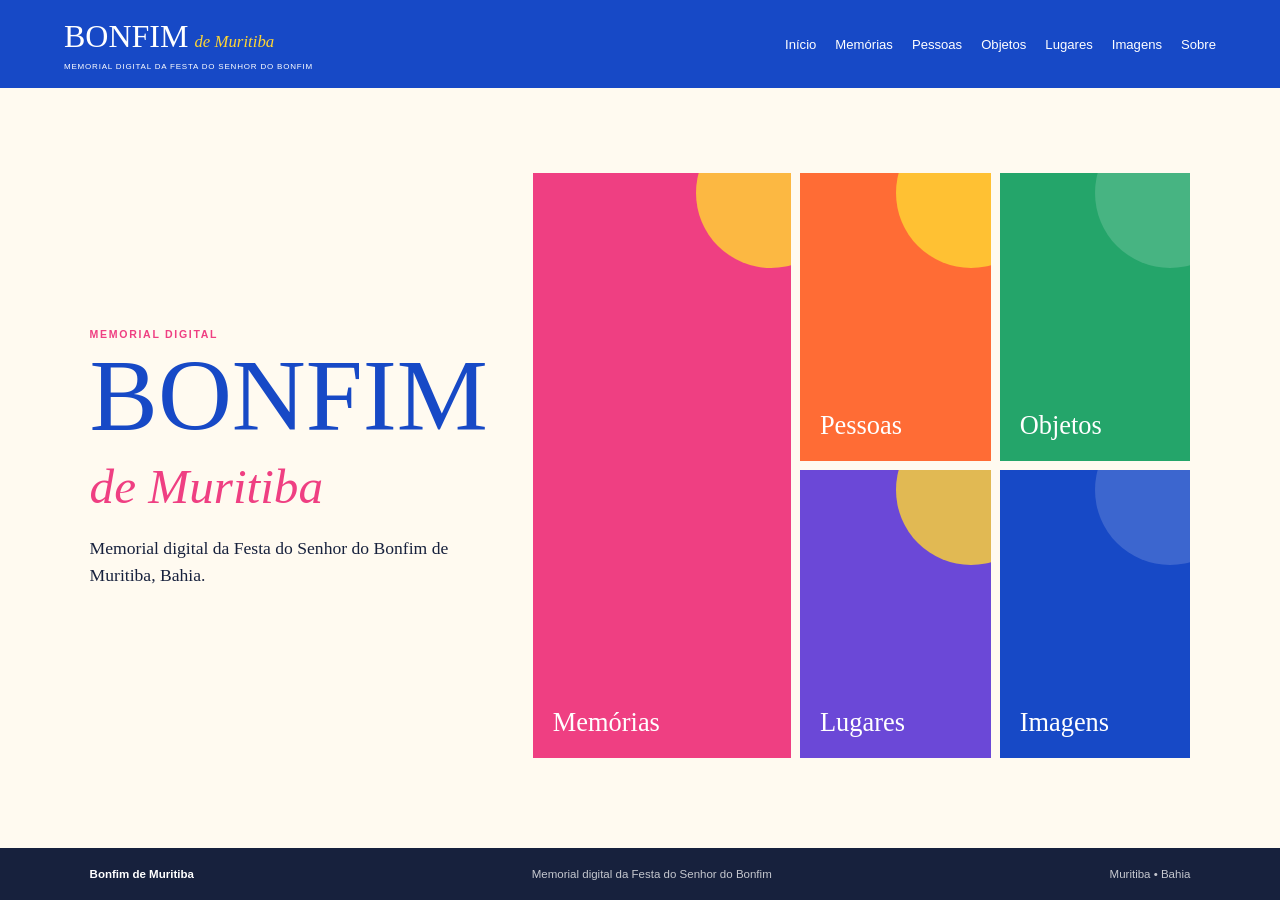
==== commit dc015034: "Usa fotografias no mosaico inicial" ====
--- a/index.html
+++ b/index.html
@@ -1 +1 @@
-<!doctype html><html lang="pt-BR"><head><meta charset="utf-8"><meta name="viewport" content="width=device-width,initial-scale=1"><title>Bonfim de Muritiba</title><meta name="description" content="Memorial digital da Festa do Senhor do Bonfim de Muritiba, Bahia."><link rel="stylesheet" href="style.css"></head><body><header class="topo"><a class="marca" href="index.html"><strong>BONFIM</strong><span>de Muritiba</span><small>Memorial digital da Festa do Senhor do Bonfim</small></a><nav><a href="index.html">Início</a><a href="memorias.html">Memórias</a><a href="pessoas.html">Pessoas</a><a href="objetos.html">Objetos</a><a href="lugares.html">Lugares</a><a href="imagens.html">Imagens</a><a href="sobre.html">Sobre</a></nav></header><main><section class="inicio"><div class="apresentacao"><small>MEMORIAL DIGITAL</small><h1>BONFIM<br><em>de Muritiba</em></h1><p>Memorial digital da Festa do Senhor do Bonfim de Muritiba, Bahia.</p></div><div class="mosaico"><a class="m1" href="memorias.html"><span>Memórias</span></a><a class="m2" href="pessoas.html"><span>Pessoas</span></a><a class="m3" href="objetos.html"><span>Objetos</span></a><a class="m4" href="lugares.html"><span>Lugares</span></a><a class="m5" href="imagens.html"><span>Imagens</span></a></div></section></main><footer><b>Bonfim de Muritiba</b><span>Memorial digital da Festa do Senhor do Bonfim</span><span>Muritiba • Bahia</span></footer></body></html>+<!doctype html><html lang="pt-BR"><head><meta charset="utf-8"><meta name="viewport" content="width=device-width,initial-scale=1"><title>Bonfim de Muritiba</title><meta name="description" content="Memorial digital da Festa do Senhor do Bonfim de Muritiba, Bahia."><link rel="stylesheet" href="style.css"></head><body><header class="topo"><a class="marca" href="index.html"><strong>BONFIM</strong><span>de Muritiba</span><small>Memorial digital da Festa do Senhor do Bonfim</small></a><nav><a href="index.html">Início</a><a href="memorias.html">Memórias</a><a href="pessoas.html">Pessoas</a><a href="objetos.html">Objetos</a><a href="lugares.html">Lugares</a><a href="imagens.html">Imagens</a><a href="sobre.html">Sobre</a></nav></header><main><section class="inicio"><div class="apresentacao"><small>MEMORIAL DIGITAL</small><h1>BONFIM<br><em>de Muritiba</em></h1><p>Memorial digital da Festa do Senhor do Bonfim de Muritiba, Bahia.</p></div><div class="mosaico mosaico-fotos"><a class="m1" href="memorias.html" style="--foto:url('images/bonfim/10-cortejo.jpg')"><span>Memórias</span></a><a class="m2" href="pessoas.html" style="--foto:url('images/bonfim/04-retrato-pintura.jpg')"><span>Pessoas</span></a><a class="m3" href="objetos.html" style="--foto:url('images/bonfim/02-preparacao.jpg')"><span>Objetos</span></a><a class="m4" href="lugares.html" style="--foto:url('images/bonfim/06-grupo-na-rua.jpg')"><span>Lugares</span></a><a class="m5" href="imagens.html" style="--foto:url('images/bonfim/08-fantasias-verdes.jpg')"><span>Imagens</span></a></div></section></main><footer><b>Bonfim de Muritiba</b><span>Memorial digital da Festa do Senhor do Bonfim</span><span>Muritiba • Bahia</span></footer></body></html>
--- a/style.css
+++ b/style.css
@@ -1 +1 @@
-:root{--azul:#1557d6;--amarelo:#ffd83d;--rosa:#f04487;--laranja:#ff7138;--verde:#28a36a;--roxo:#6e48d9;--creme:#fff7df;--tinta:#17213d;--branco:#fffdf7}*{box-sizing:border-box}html{scroll-behavior:smooth}body{margin:0;background:var(--branco);color:var(--tinta);font-family:Arial,Helvetica,sans-serif}.topo{min-height:76px;padding:12px clamp(18px,5vw,70px);display:flex;align-items:center;justify-content:space-between;gap:25px;background:var(--azul);color:#fff;position:sticky;top:0;z-index:20}.marca{font:1.45rem Georgia,serif;color:#fff;text-decoration:none}.marca small{display:block;font:9px Arial,sans-serif;letter-spacing:.14em;text-transform:uppercase;color:var(--amarelo);margin-top:3px}.topo nav{display:flex;gap:17px;overflow:auto;white-space:nowrap}.topo nav a{color:#fff;text-decoration:none;font-size:.8rem}.secao,.hero{padding:clamp(48px,7vw,94px) clamp(20px,7vw,100px)}small,.hero-texto>span{font-size:.68rem;font-weight:bold;letter-spacing:.15em}h1,h2,h3{font-family:Georgia,serif;font-weight:normal;margin-top:.15em}h1{font-size:clamp(4rem,8vw,8rem);line-height:.78;color:#fff;margin:.18em 0 .3em}h2{font-size:clamp(2.5rem,4.8vw,4.8rem);line-height:.96}h3{font-size:1.8rem}.hero{min-height:660px;background:var(--azul);display:grid;grid-template-columns:1fr .8fr;align-items:center;gap:60px;overflow:hidden}.hero-texto{color:#fff}.hero-texto>span{color:var(--amarelo)}.hero-texto p{max-width:650px;font-size:1.12rem;line-height:1.65}.acoes{display:flex;gap:10px;flex-wrap:wrap;margin-top:28px}.botao{padding:14px 19px;border-radius:999px;text-decoration:none;color:var(--tinta);font-weight:bold;font-size:.82rem}.amarelo{background:var(--amarelo)}.rosa{background:var(--rosa);color:#fff}.hero-cartaz{aspect-ratio:4/5;max-height:510px;background:var(--amarelo);padding:36px;position:relative;transform:rotate(3deg);box-shadow:16px 18px 0 var(--rosa);display:flex;flex-direction:column;justify-content:flex-end;overflow:hidden}.hero-cartaz strong{font:clamp(2.2rem,4vw,4.2rem)/.9 Georgia,serif;color:var(--azul);position:relative}.hero-cartaz small,.hero-cartaz span{color:var(--tinta);position:relative;margin:12px 0}.sol{position:absolute;width:250px;height:250px;border-radius:50%;background:var(--laranja);right:-55px;top:-45px}.fitas{position:absolute;width:140%;height:22px;background:var(--rosa);transform:rotate(-18deg);left:-20%;top:34%}.fita2{background:var(--verde);transform:rotate(16deg);top:47%}.abertura{background:var(--creme);display:grid;grid-template-columns:.3fr 1fr;gap:20px 55px}.abertura small{color:var(--rosa)}.abertura h2{grid-column:1/3;color:var(--azul);max-width:1000px}.abertura p{grid-column:2;max-width:760px;line-height:1.75;font-size:1.05rem}.bonfim{background:var(--rosa);color:#fff;display:grid;grid-template-columns:.15fr .85fr;gap:25px}.numero{font:clamp(4rem,8vw,8rem) Georgia,serif;color:var(--amarelo);line-height:1}.bonfim-intro h2{color:#fff}.bonfim-intro p{max-width:800px;line-height:1.7}.bonfim-painel{grid-column:2;display:grid;grid-template-columns:repeat(4,1fr);gap:8px;margin-top:28px}.bonfim-painel article{background:var(--branco);color:var(--tinta);padding:24px;min-height:220px}.bonfim-painel article:nth-child(2){background:var(--amarelo)}.bonfim-painel article:nth-child(3){background:#d9f3e6}.bonfim-painel article:nth-child(4){background:#dfe8ff}.bonfim-painel b{font-size:.64rem;letter-spacing:.13em;color:var(--azul)}.bonfim-painel h3{color:var(--azul)}.bonfim-painel p{font-size:.87rem;line-height:1.5}.laboratorio{background:var(--amarelo);display:grid;grid-template-columns:.8fr 1.2fr;gap:60px}.laboratorio h2{color:var(--azul)}.laboratorio p{line-height:1.65}.passos{display:flex;flex-direction:column}.passos span{border-top:2px solid var(--tinta);padding:16px 0;font:1.05rem Georgia,serif}.passos b{display:inline-block;width:38px;color:var(--rosa)}.titulo{display:grid;grid-template-columns:1fr 1fr;gap:45px;align-items:end;margin-bottom:36px}.titulo h2{color:var(--azul)}.titulo p{line-height:1.7}.outras{background:var(--creme)}.outras small{color:var(--rosa)}.mosaico-festas{display:grid;grid-template-columns:1.1fr .9fr .8fr;gap:10px}.mosaico-festas article{min-height:310px;padding:28px;display:flex;flex-direction:column}.mosaico-festas h3{font-size:2.2rem}.mosaico-festas p{line-height:1.55}.mosaico-festas a{margin-top:auto;color:inherit;font-weight:bold}.sao-pedro{background:var(--laranja);color:#fff}.sao-pedro h3{color:#fff}.nova{background:var(--azul);color:#fff}.nova h3{color:#fff}.futura{background:var(--verde);color:#fff}.futura h3{color:#fff}.memorias{background:var(--roxo);color:#fff}.memorias h2{color:#fff}.fontes{display:flex;flex-wrap:wrap;gap:10px;margin-top:35px}.fontes span{padding:12px 16px;border:1px solid rgba(255,255,255,.55);border-radius:999px;font:1.05rem Georgia,serif}.colabore{background:var(--azul);color:#fff;display:grid;grid-template-columns:1fr 1fr;gap:55px}.colabore h2{color:var(--amarelo)}.colabore p{line-height:1.7}.convites{display:grid;grid-template-columns:1fr 1fr;gap:10px;align-content:center}.convites a{padding:22px;background:var(--amarelo);color:var(--tinta);text-decoration:none;font-weight:bold}.convites a:nth-child(2){background:var(--rosa);color:#fff}.convites a:nth-child(3){background:var(--laranja);color:#fff}.convites a:nth-child(4){background:var(--verde);color:#fff}.sobre{display:grid;grid-template-columns:1fr 1fr;gap:50px}.sobre h2{color:var(--azul)}.sobre p{line-height:1.75}footer{padding:28px clamp(20px,7vw,100px);background:var(--tinta);color:#fff;display:flex;justify-content:space-between;gap:20px;font-size:.75rem}@media(max-width:900px){.topo{align-items:flex-start;flex-direction:column}.topo nav{width:100%}.hero,.laboratorio,.titulo,.colabore,.sobre{grid-template-columns:1fr}.hero-cartaz{max-height:430px}.abertura{grid-template-columns:1fr}.abertura h2,.abertura p{grid-column:auto}.bonfim{grid-template-columns:1fr}.bonfim-painel{grid-column:auto;grid-template-columns:1fr 1fr}.mosaico-festas{grid-template-columns:1fr 1fr}.futura{grid-column:1/3}}@media(max-width:560px){.bonfim-painel,.mosaico-festas,.convites{grid-template-columns:1fr}.futura{grid-column:auto}.hero{min-height:auto}.hero-cartaz{max-height:390px}footer{flex-direction:column}}+:root{--azul:#1749c6;--amarelo:#ffd633;--rosa:#ef3f82;--laranja:#ff6c35;--verde:#24a56a;--roxo:#6b48d7;--papel:#fffaf0;--tinta:#17213d}*{box-sizing:border-box}html,body{margin:0;min-height:100%;background:var(--papel);color:var(--tinta);font-family:Arial,Helvetica,sans-serif}body{min-height:100vh;display:flex;flex-direction:column}.topo{padding:14px clamp(18px,5vw,72px);min-height:88px;background:var(--azul);display:flex;align-items:center;justify-content:space-between;gap:28px}.marca{text-decoration:none;color:#fff;line-height:.9}.marca strong{font:2rem Georgia,serif}.marca span{font:italic 1.05rem Georgia,serif;color:var(--amarelo);margin-left:6px}.marca small{display:block;font:8px Arial,sans-serif;letter-spacing:.1em;text-transform:uppercase;margin-top:7px;color:#fff}.topo nav{display:flex;gap:19px;overflow:auto;white-space:nowrap}.topo nav a{color:#fff;text-decoration:none;font-size:.82rem}.topo nav a:hover{color:var(--amarelo)}main{flex:1}.inicio{min-height:calc(100vh - 145px);display:grid;grid-template-columns:.75fr 1.25fr;gap:45px;padding:clamp(38px,6vw,75px) clamp(20px,7vw,100px);align-items:center}.apresentacao small,.pagina-vazia small{font-size:.66rem;letter-spacing:.16em;font-weight:bold;color:var(--rosa)}h1{font-family:Georgia,serif;font-weight:normal}.apresentacao h1{font-size:clamp(4.5rem,8vw,8rem);line-height:.72;margin:.16em 0 .28em;color:var(--azul)}.apresentacao h1 em{font-size:.48em;color:var(--rosa);font-weight:normal}.apresentacao p{font:1.1rem/1.55 Georgia,serif;max-width:460px}.mosaico{height:min(590px,65vh);min-height:440px;display:grid;grid-template-columns:1.15fr .85fr .85fr;grid-template-rows:1fr 1fr;gap:9px}.mosaico a{position:relative;overflow:hidden;text-decoration:none;display:flex;align-items:flex-end;padding:20px;transition:transform .2s}.mosaico a:hover{transform:translateY(-3px)}.mosaico span{font:1.65rem Georgia,serif;color:#fff;position:relative}.m1{grid-row:1/3;background:var(--rosa)}.m2{background:var(--laranja)}.m3{background:var(--verde)}.m4{background:var(--roxo)}.m5{background:var(--azul)}.mosaico a:before{content:"";position:absolute;width:150px;height:150px;border-radius:50%;background:rgba(255,214,51,.8);right:-55px;top:-55px}.m3:before,.m5:before{background:rgba(255,255,255,.16)!important}.pagina-vazia{padding:clamp(55px,8vw,110px) clamp(20px,8vw,120px);min-height:calc(100vh - 150px)}.pagina-vazia h1{font-size:clamp(4rem,9vw,8rem);line-height:.9;color:var(--azul);margin:.15em 0 .45em}.vazio{min-height:260px;border-top:4px solid var(--amarelo);display:flex;align-items:center}.vazio span{font:italic 1.2rem Georgia,serif;color:#777}footer{background:var(--tinta);color:#fff;padding:20px clamp(20px,7vw,100px);display:flex;justify-content:space-between;gap:20px;font-size:.72rem}footer span{opacity:.75}@media(max-width:900px){.topo{align-items:flex-start;flex-direction:column}.topo nav{width:100%;padding-bottom:3px}.inicio{grid-template-columns:1fr}.mosaico{height:500px}.apresentacao h1{font-size:clamp(4rem,14vw,7rem)}}@media(max-width:560px){.mosaico{grid-template-columns:1fr 1fr;grid-template-rows:repeat(3,150px);height:auto;min-height:0}.m1{grid-row:1/3}.m5{grid-column:1/3}.mosaico span{font-size:1.3rem}footer{flex-direction:column}}
